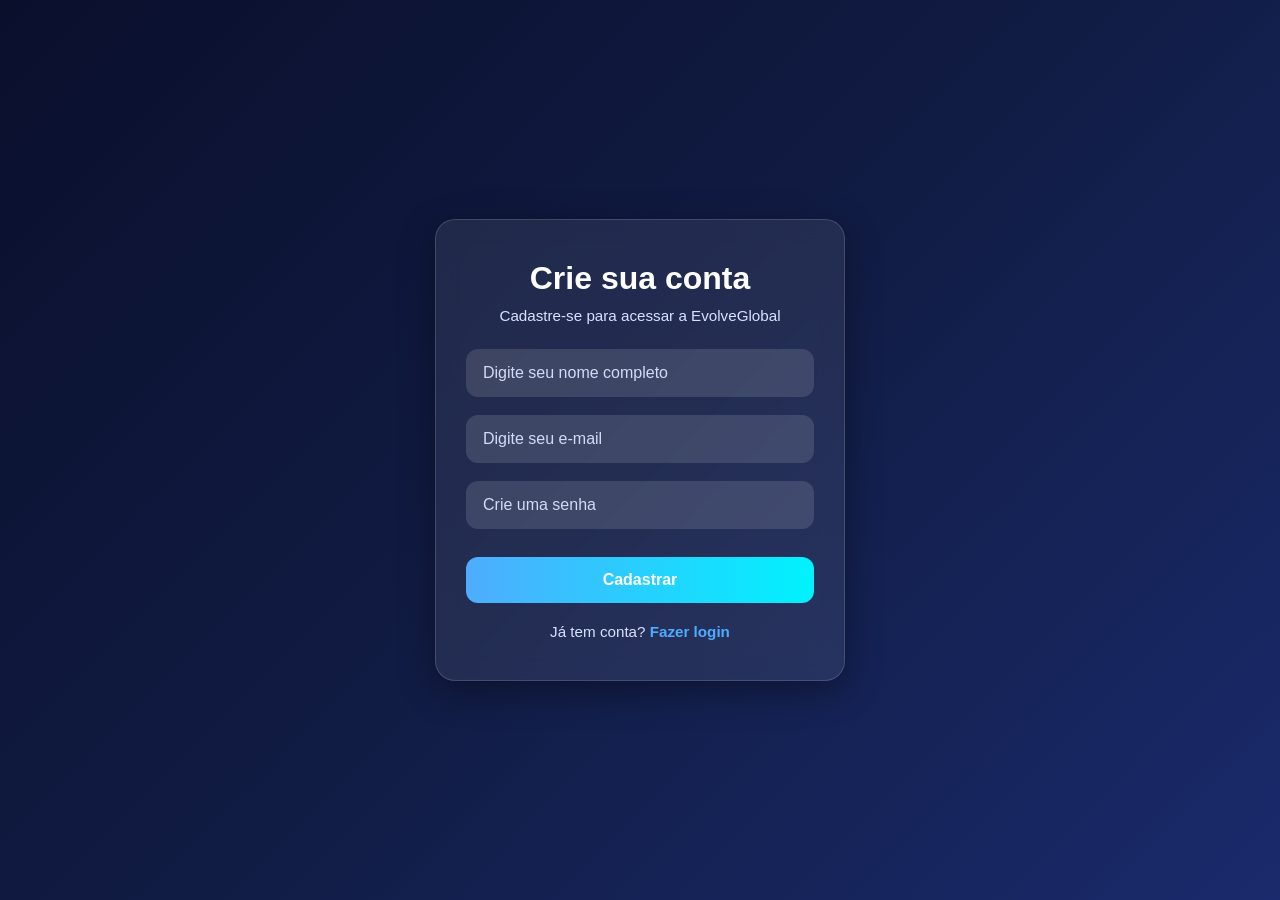
==== cadastro.html @ 500645af "Vou ter que subir tudo de uma vez" ====
<!DOCTYPE html>
<html lang="pt-BR">
<head>
  <meta charset="UTF-8">
  <meta name="viewport" content="width=device-width, initial-scale=1.0">
  <title>Cadastro | EvolveGlobal</title>
  <link rel="stylesheet" href="login-cadastro.css">
</head>
<body>

  <div class="auth-container">
    <div class="auth-box reveal">
      <h2>Crie sua conta</h2>
      <p class="subtitle">Cadastre-se para acessar a EvolveGlobal</p>

      <form id="cadastroForm">
        <div class="input-group">
          <input type="text" id="nome" placeholder="Digite seu nome completo" required>
        </div>

        <div class="input-group">
          <input type="email" id="email" placeholder="Digite seu e-mail" required>
        </div>

        <div class="input-group">
          <input type="password" id="senha" placeholder="Crie uma senha" required>
        </div>

        <button type="submit" class="btn-auth">Cadastrar</button>
      </form>

      <p class="switch-page">
        Já tem conta? <a href="login.html">Fazer login</a>
      </p>
    </div>
  </div>

  <script src="auth.js"></script>
</body>
</html>
---- login-cadastro.css ----
* {
  margin: 0;
  padding: 0;
  box-sizing: border-box;
  font-family: 'Arial', sans-serif;
}

body {
  min-height: 100vh;
  background: linear-gradient(135deg, #0a0f2c, #111c44, #1a2a6c);
  display: flex;
  justify-content: center;
  align-items: center;
  overflow: hidden;
  color: #fff;
}

.auth-container {
  width: 100%;
  max-width: 450px;
  padding: 20px;
}

.auth-box {
  background: rgba(255, 255, 255, 0.08);
  backdrop-filter: blur(12px);
  border: 1px solid rgba(255, 255, 255, 0.15);
  border-radius: 20px;
  padding: 40px 30px;
  box-shadow: 0 10px 35px rgba(0, 0, 0, 0.35);
  text-align: center;
  transition: all 0.4s ease;
}

.auth-box:hover {
  transform: translateY(-5px);
  box-shadow: 0 14px 45px rgba(0, 0, 0, 0.45);
}

.auth-box h2 {
  font-size: 2rem;
  margin-bottom: 10px;
  color: #ffffff;
}

.subtitle {
  font-size: 0.95rem;
  color: #d8e2ff;
  margin-bottom: 25px;
}

.input-group {
  margin-bottom: 18px;
}

.input-group input {
  width: 100%;
  padding: 14px 16px;
  border: none;
  outline: none;
  border-radius: 12px;
  font-size: 1rem;
  background: rgba(255, 255, 255, 0.12);
  color: #fff;
  border: 1px solid transparent;
  transition: 0.3s ease;
}

.input-group input::placeholder {
  color: #d3dbf7;
}

.input-group input:focus {
  border: 1px solid #4facfe;
  background: rgba(255, 255, 255, 0.18);
  box-shadow: 0 0 10px rgba(79, 172, 254, 0.4);
}

.btn-auth {
  width: 100%;
  padding: 14px;
  border: none;
  border-radius: 12px;
  background: linear-gradient(90deg, #4facfe, #00f2fe);
  color: #fff;
  font-size: 1rem;
  font-weight: bold;
  cursor: pointer;
  transition: 0.3s ease;
  margin-top: 10px;
}

.btn-auth:hover {
  transform: scale(1.03);
  box-shadow: 0 8px 20px rgba(79, 172, 254, 0.35);
}

.switch-page {
  margin-top: 20px;
  font-size: 0.95rem;
  color: #d8e2ff;
}

.switch-page a {
  color: #4facfe;
  text-decoration: none;
  font-weight: bold;
}

.switch-page a:hover {
  text-decoration: underline;
}

/* ANIMAÇÃO */
.reveal {
  opacity: 0;
  transform: translateY(30px);
  transition: all 0.8s ease;
}

.reveal.active {
  opacity: 1;
  transform: translateY(0);
}

/* RESPONSIVO */
@media (max-width: 480px) {
  .auth-box {
    padding: 30px 20px;
  }

  .auth-box h2 {
    font-size: 1.6rem;
  }

  .subtitle {
    font-size: 0.9rem;
  }
}
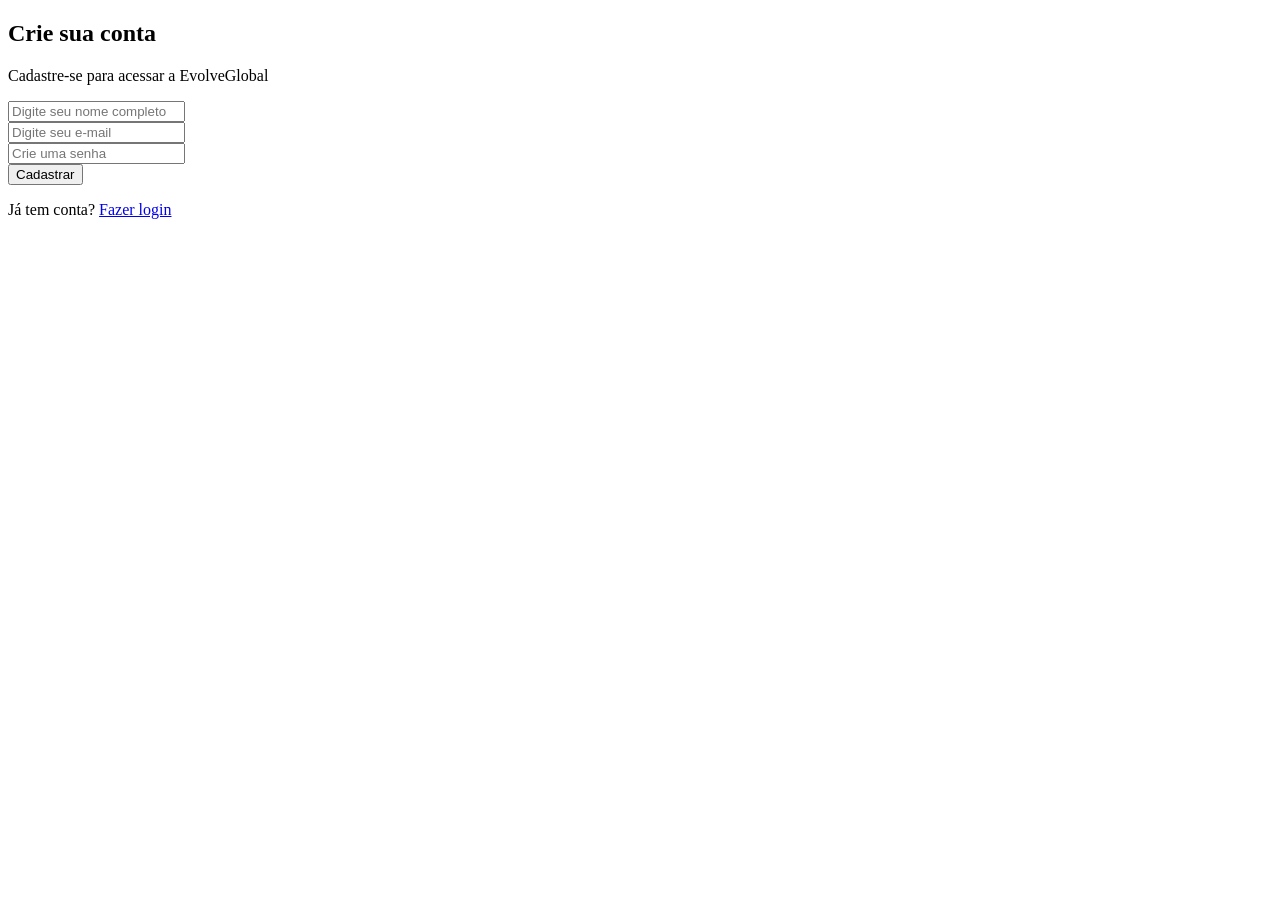
==== commit 3355ab43: "Organizando as pastas" ====
--- a/cadastro.html
+++ b/cadastro.html
@@ -4,7 +4,7 @@
   <meta charset="UTF-8">
   <meta name="viewport" content="width=device-width, initial-scale=1.0">
   <title>Cadastro | EvolveGlobal</title>
-  <link rel="stylesheet" href="login-cadastro.css">
+  <link rel="stylesheet" href="/evolve_website/projeto2/src/css/login-cadastro.css">
 </head>
 <body>
 
@@ -35,6 +35,6 @@
     </div>
   </div>
 
-  <script src="auth.js"></script>
+  <script src="/evolve_website/projeto2/src/js/auth.js"></script>
 </body>
 </html>
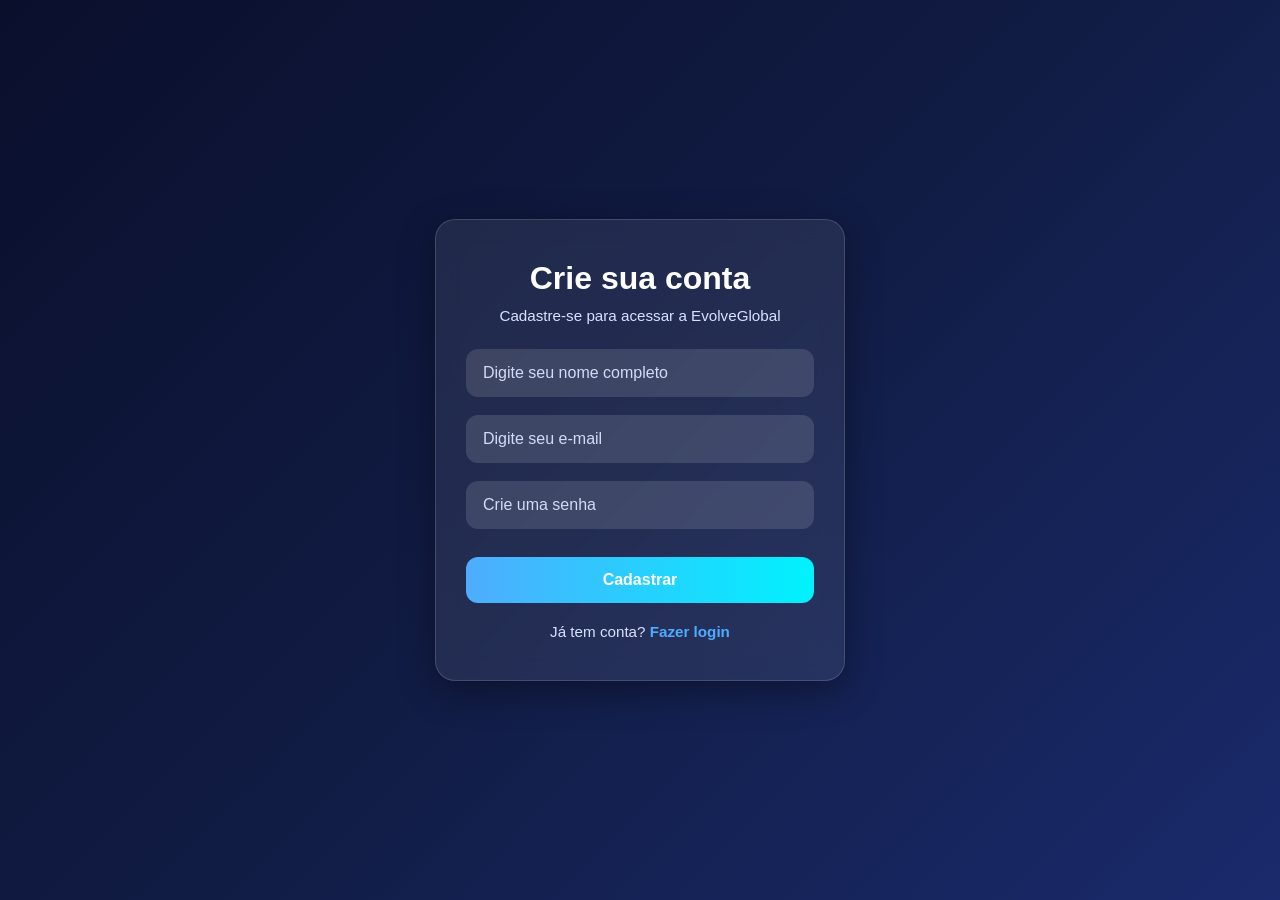
==== commit 2d0b6abc: "mudando as coisas de lugar de novo" ====
--- a/cadastro.html
+++ b/cadastro.html
@@ -4,7 +4,7 @@
   <meta charset="UTF-8">
   <meta name="viewport" content="width=device-width, initial-scale=1.0">
   <title>Cadastro | EvolveGlobal</title>
-  <link rel="stylesheet" href="/evolve_website/projeto2/src/css/login-cadastro.css">
+  <link rel="stylesheet" href="login-cadastro.css">
 </head>
 <body>
 
@@ -35,6 +35,6 @@
     </div>
   </div>
 
-  <script src="/evolve_website/projeto2/src/js/auth.js"></script>
+  <script src="auth.js"></script>
 </body>
 </html>
--- a/login-cadastro.css
+++ b/login-cadastro.css
@@ -0,0 +1,139 @@
+* {
+  margin: 0;
+  padding: 0;
+  box-sizing: border-box;
+  font-family: 'Arial', sans-serif;
+}
+
+body {
+  min-height: 100vh;
+  background: linear-gradient(135deg, #0a0f2c, #111c44, #1a2a6c);
+  display: flex;
+  justify-content: center;
+  align-items: center;
+  overflow: hidden;
+  color: #fff;
+}
+
+.auth-container {
+  width: 100%;
+  max-width: 450px;
+  padding: 20px;
+}
+
+.auth-box {
+  background: rgba(255, 255, 255, 0.08);
+  backdrop-filter: blur(12px);
+  border: 1px solid rgba(255, 255, 255, 0.15);
+  border-radius: 20px;
+  padding: 40px 30px;
+  box-shadow: 0 10px 35px rgba(0, 0, 0, 0.35);
+  text-align: center;
+  transition: all 0.4s ease;
+}
+
+.auth-box:hover {
+  transform: translateY(-5px);
+  box-shadow: 0 14px 45px rgba(0, 0, 0, 0.45);
+}
+
+.auth-box h2 {
+  font-size: 2rem;
+  margin-bottom: 10px;
+  color: #ffffff;
+}
+
+.subtitle {
+  font-size: 0.95rem;
+  color: #d8e2ff;
+  margin-bottom: 25px;
+}
+
+.input-group {
+  margin-bottom: 18px;
+}
+
+.input-group input {
+  width: 100%;
+  padding: 14px 16px;
+  border: none;
+  outline: none;
+  border-radius: 12px;
+  font-size: 1rem;
+  background: rgba(255, 255, 255, 0.12);
+  color: #fff;
+  border: 1px solid transparent;
+  transition: 0.3s ease;
+}
+
+.input-group input::placeholder {
+  color: #d3dbf7;
+}
+
+.input-group input:focus {
+  border: 1px solid #4facfe;
+  background: rgba(255, 255, 255, 0.18);
+  box-shadow: 0 0 10px rgba(79, 172, 254, 0.4);
+}
+
+.btn-auth {
+  width: 100%;
+  padding: 14px;
+  border: none;
+  border-radius: 12px;
+  background: linear-gradient(90deg, #4facfe, #00f2fe);
+  color: #fff;
+  font-size: 1rem;
+  font-weight: bold;
+  cursor: pointer;
+  transition: 0.3s ease;
+  margin-top: 10px;
+}
+
+.btn-auth:hover {
+  transform: scale(1.03);
+  box-shadow: 0 8px 20px rgba(79, 172, 254, 0.35);
+}
+
+.switch-page {
+  margin-top: 20px;
+  font-size: 0.95rem;
+  color: #d8e2ff;
+}
+
+.switch-page a {
+  color: #4facfe;
+  text-decoration: none;
+  font-weight: bold;
+}
+
+.switch-page a:hover {
+  text-decoration: underline;
+}
+
+/* ANIMAÇÃO */
+.reveal {
+  opacity: 0;
+  transform: translateY(30px);
+  transition: all 0.8s ease;
+}
+
+.reveal.active {
+  opacity: 1;
+  transform: translateY(0);
+}
+
+/* RESPONSIVO */
+@media (max-width: 480px) {
+  .auth-box {
+    padding: 30px 20px;
+  }
+
+  .auth-box h2 {
+    font-size: 1.6rem;
+  }
+
+  .subtitle {
+    font-size: 0.9rem;
+  }
+}
